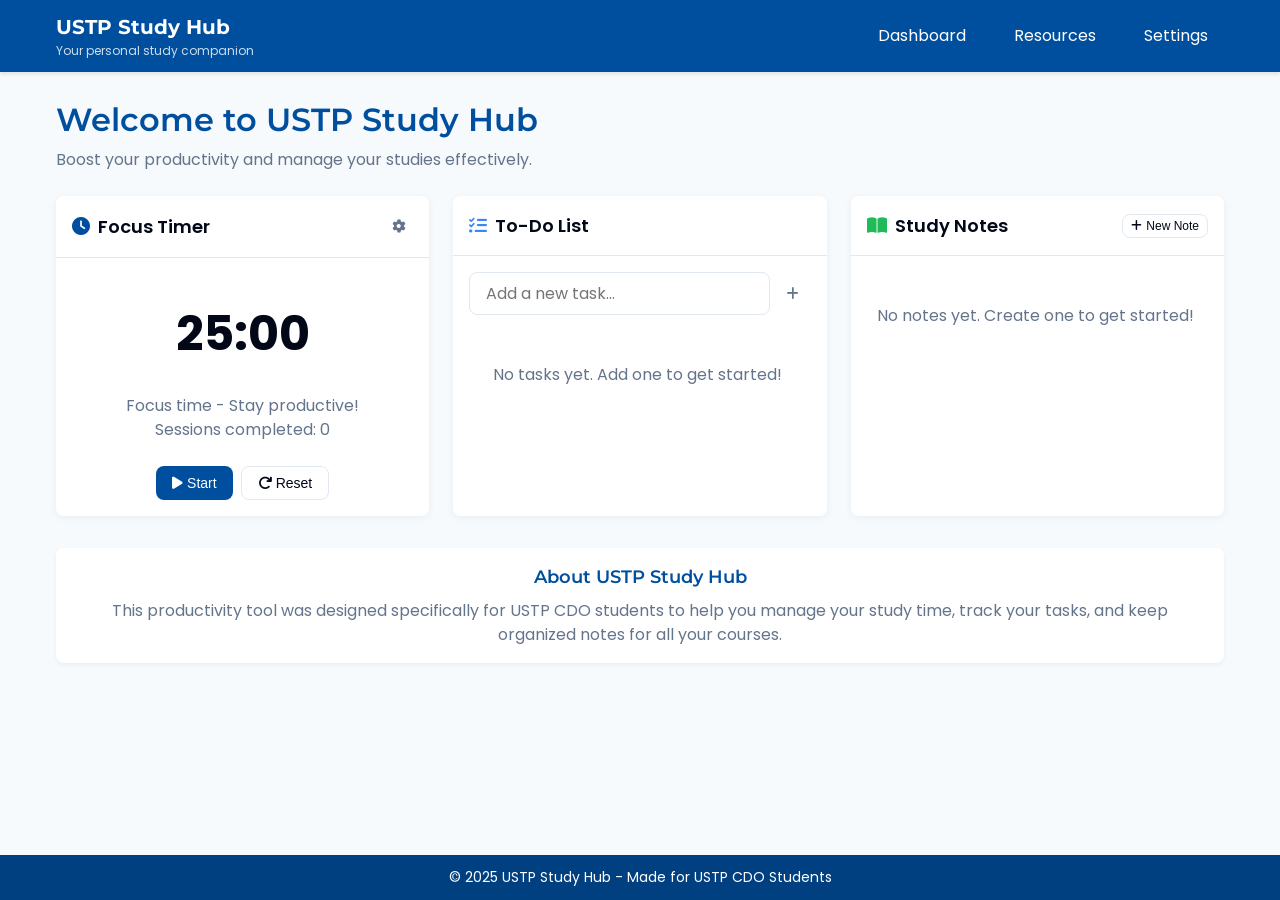
==== index.html @ 31b4221b "Initial Commit" ====
<!DOCTYPE html>
<html lang="en">
  <head>
    <meta charset="UTF-8" />
    <meta name="viewport" content="width=device-width, initial-scale=1.0" />
    <title>USTP Study Hub - Productivity App for USTP CDO Students</title>
    <meta name="description" content="A productivity tool for USTP CDO students featuring a Pomodoro timer, to-do lists, and study notes." />
    <meta name="author" content="USTP Study Hub" />
    <meta property="og:title" content="USTP Study Hub" />
    <meta property="og:description" content="A productivity tool for USTP CDO students featuring a Pomodoro timer, to-do lists, and study notes." />
    <meta property="og:type" content="website" />
    <meta property="og:image" content="https://lovable.dev/opengraph-image-p98pqg.png" />
    <meta name="twitter:card" content="summary_large_image" />
    <meta name="twitter:site" content="@ustp_hub" />
    <meta name="twitter:image" content="https://lovable.dev/opengraph-image-p98pqg.png" />
    <link rel="icon" href="/favicon.ico" />
    <link href="https://fonts.googleapis.com/css2?family=Poppins:wght@300;400;500;600;700&family=Montserrat:wght@400;500;600;700&display=swap" rel="stylesheet">
    <link rel="stylesheet" href="/src/css/styles.css">
    <link rel="stylesheet" href="https://cdnjs.cloudflare.com/ajax/libs/font-awesome/6.4.0/css/all.min.css">
  </head>

  <body>
    <div class="wrapper">
      <header class="header">
        <div class="container header-container">
          <div class="logo-container">
            <button id="menu-toggle" class="menu-button">
              <i class="fas fa-bars"></i>
            </button>
            <div>
              <h1 class="logo">USTP Study Hub</h1>
              <p class="tagline">Your personal study companion</p>
            </div>
          </div>
          <nav class="main-nav">
            <ul>
              <li><a href="#" class="nav-link">Dashboard</a></li>
              <li><a href="#" class="nav-link">Resources</a></li>
              <li><a href="#" class="nav-link">Settings</a></li>
            </ul>
          </nav>
        </div>
      </header>

      <!-- Mobile Sidebar -->
      <div id="mobile-sidebar" class="mobile-sidebar">
        <div class="sidebar-header">
          <h2>Menu</h2>
          <button id="sidebar-close" class="close-button">
            <i class="fas fa-times"></i>
          </button>
        </div>
        <nav class="sidebar-nav">
          <ul>
            <li><a href="#">Dashboard</a></li>
            <li><a href="#">Resources</a></li>
            <li><a href="#">Settings</a></li>
          </ul>
        </nav>
      </div>
      <div id="backdrop" class="backdrop"></div>

      <!-- Main Content -->
      <main class="main-content">
        <div class="container">
          <div class="welcome-section">
            <h1>Welcome to USTP Study Hub</h1>
            <p>Boost your productivity and manage your studies effectively.</p>
          </div>
          
          <div class="grid-container">
            <!-- Pomodoro Timer Section -->
            <div class="grid-item">
              <div class="card timer-card">
                <div class="card-header">
                  <div class="card-title">
                    <i class="fas fa-clock"></i>
                    <span id="timer-title">Focus Timer</span>
                  </div>
                  <button id="timer-settings-btn" class="icon-button">
                    <i class="fas fa-cog"></i>
                  </button>
                </div>
                <div class="card-content">
                  <div id="timer-display" class="timer-display">
                    <div class="time">25:00</div>
                    <div class="timer-info">
                      <span>Focus time - Stay productive!</span>
                      <div>Sessions completed: <span id="session-count">0</span></div>
                    </div>
                    <div class="timer-controls">
                      <button id="timer-start" class="btn btn-primary">
                        <i class="fas fa-play"></i> Start
                      </button>
                      <button id="timer-reset" class="btn btn-outline">
                        <i class="fas fa-redo"></i> Reset
                      </button>
                    </div>
                  </div>
                  
                  <div id="timer-settings" class="timer-settings hidden">
                    <div class="setting-group">
                      <label>Focus Time (minutes)</label>
                      <div class="slider-container">
                        <input type="range" id="focus-slider" min="5" max="60" step="5" value="25">
                        <span id="focus-value">25</span>
                      </div>
                    </div>
                    
                    <div class="setting-group">
                      <label>Break Time (minutes)</label>
                      <div class="slider-container">
                        <input type="range" id="break-slider" min="1" max="30" step="1" value="5">
                        <span id="break-value">5</span>
                      </div>
                    </div>
                    
                    <button id="apply-settings" class="btn btn-full">
                      Apply Settings
                    </button>
                  </div>
                </div>
              </div>
            </div>
            
            <!-- Todo List Section -->
            <div class="grid-item">
              <div class="card todo-card">
                <div class="card-header">
                  <div class="card-title">
                    <i class="fas fa-list-check"></i>
                    <span>To-Do List</span>
                  </div>
                </div>
                <div class="card-content">
                  <div class="input-group">
                    <input type="text" id="todo-input" placeholder="Add a new task..." class="input">
                    <button id="add-todo" class="btn btn-outline icon-button">
                      <i class="fas fa-plus"></i>
                    </button>
                  </div>
                  
                  <div id="todo-list" class="todo-list-container">
                    <!-- Tasks will be added here dynamically -->
                    <div class="empty-state">
                      <p>No tasks yet. Add one to get started!</p>
                    </div>
                  </div>
                  
                  <div id="todo-stats" class="todo-stats hidden">
                    <span>0 of 0 tasks completed</span>
                  </div>
                </div>
              </div>
            </div>
            
            <!-- Notes Section -->
            <div class="grid-item">
              <div class="card notes-card">
                <div class="card-header">
                  <div class="card-title">
                    <i class="fas fa-book-open"></i>
                    <span>Study Notes</span>
                  </div>
                  <button id="new-note-btn" class="btn btn-outline btn-sm">
                    <i class="fas fa-plus"></i> New Note
                  </button>
                </div>
                <div class="card-content">
                  <div id="notes-list" class="notes-list">
                    <!-- Notes will be added here dynamically -->
                    <div class="empty-state">
                      <p>No notes yet. Create one to get started!</p>
                    </div>
                  </div>
                  
                  <div id="note-editor" class="note-editor hidden">
                    <input type="text" id="note-title" class="input" placeholder="Note title">
                    <textarea id="note-content" class="textarea" placeholder="Write your note here..."></textarea>
                    <div class="editor-controls">
                      <button id="cancel-note" class="btn btn-outline">
                        <i class="fas fa-times"></i> Cancel
                      </button>
                      <button id="save-note" class="btn btn-accent">
                        <i class="fas fa-save"></i> Save
                      </button>
                    </div>
                  </div>
                </div>
              </div>
            </div>
          </div>
          
          <div class="about-section">
            <h2>About USTP Study Hub</h2>
            <p>
              This productivity tool was designed specifically for USTP CDO students to help you manage your study time, 
              track your tasks, and keep organized notes for all your courses.
            </p>
          </div>
        </div>
      </main>

      <!-- Footer -->
      <footer class="footer">
        <p>&copy; 2025 USTP Study Hub - Made for USTP CDO Students</p>
      </footer>
    </div>

    <!-- Toast container for notifications -->
    <div id="toast-container" class="toast-container"></div>

    <!-- Script Import -->
    <script src="/src/js/main.js"></script>
    <script src="/src/js/pomodoro.js"></script>
    <script src="/src/js/todo.js"></script>
    <script src="/src/js/notes.js"></script>
    <script src="https://cdn.gpteng.co/gptengineer.js" type="module"></script>
  </body>
</html>
---- src/css/styles.css ----
:root {
    /* Colors */
    --background: hsl(210, 50%, 98%);
    --foreground: hsl(222.2, 84%, 4.9%);
    --card: hsl(0, 0%, 100%);
    --card-foreground: hsl(222.2, 84%, 4.9%);
    --popover: hsl(0, 0%, 100%);
    --popover-foreground: hsl(222.2, 84%, 4.9%);
    --primary: hsl(210, 100%, 31%);
    --primary-foreground: hsl(210, 40%, 98%);
    --secondary: hsl(217, 90%, 60%);
    --secondary-foreground: hsl(210, 40%, 98%);
    --muted: hsl(210, 40%, 96.1%);
    --muted-foreground: hsl(215.4, 16.3%, 46.9%);
    --accent: hsl(142, 70%, 43%);
    --accent-foreground: hsl(210, 40%, 98%);
    --destructive: hsl(0, 84.2%, 60.2%);
    --destructive-foreground: hsl(210, 40%, 98%);
    --border: hsl(214.3, 31.8%, 91.4%);
    --input: hsl(214.3, 31.8%, 91.4%);
    --ring: hsl(222.2, 84%, 4.9%);
    --radius: 0.5rem;
    --ustp-primary: hsl(210, 100%, 31%);
    --ustp-dark: hsl(210, 100%, 25%);
    --ustp-secondary: hsl(217, 90%, 60%);
    --ustp-light: hsl(210, 50%, 98%);
    --ustp-accent: hsl(142, 70%, 43%);
  }
  
  * {
    margin: 0;
    padding: 0;
    box-sizing: border-box;
  }
  
  body {
    font-family: 'Poppins', sans-serif;
    color: var(--foreground);
    background-color: var(--background);
    line-height: 1.5;
  }
  
  h1, h2, h3, h4, h5, h6 {
    font-family: 'Montserrat', sans-serif;
    font-weight: 600;
  }
  
  .wrapper {
    min-height: 100vh;
    display: flex;
    flex-direction: column;
  }
  
  .container {
    width: 100%;
    max-width: 1200px;
    margin: 0 auto;
    padding: 0 1rem;
  }
  
  /* Header */
  .header {
    background-color: var(--ustp-primary);
    color: white;
    box-shadow: 0 2px 4px rgba(0,0,0,0.1);
    position: relative;
    z-index: 10;
  }
  
  .header-container {
    display: flex;
    justify-content: space-between;
    align-items: center;
    padding: 0.75rem 1rem;
  }
  
  .logo-container {
    display: flex;
    align-items: center;
    gap: 0.5rem;
  }
  
  .logo {
    font-size: 1.25rem;
    font-weight: bold;
    margin: 0;
  }
  
  .tagline {
    font-size: 0.75rem;
    color: rgba(255, 255, 255, 0.8);
  }
  
  .menu-button {
    display: none;
    background: none;
    border: none;
    color: white;
    font-size: 1rem;
    cursor: pointer;
    padding: 0.5rem;
  }
  
  .main-nav ul {
    display: flex;
    gap: 1rem;
    list-style: none;
  }
  
  .nav-link {
    color: white;
    text-decoration: none;
    padding: 0.5rem 1rem;
    border-radius: var(--radius);
    transition: background-color 0.2s;
  }
  
  .nav-link:hover {
    background-color: rgba(255, 255, 255, 0.1);
  }
  
  /* Mobile Sidebar */
  .mobile-sidebar {
    position: fixed;
    top: 0;
    left: -100%;
    width: 16rem;
    height: 100%;
    background-color: white;
    box-shadow: 0 0 10px rgba(0, 0, 0, 0.1);
    z-index: 50;
    transition: transform 0.3s ease;
  }
  
  .mobile-sidebar.open {
    transform: translateX(100%);
  }
  
  .sidebar-header {
    padding: 1rem;
    display: flex;
    justify-content: space-between;
    align-items: center;
    border-bottom: 1px solid var(--border);
  }
  
  .sidebar-nav ul {
    list-style: none;
    padding: 1rem;
  }
  
  .sidebar-nav li {
    margin-bottom: 0.5rem;
  }
  
  .sidebar-nav a {
    display: block;
    text-decoration: none;
    color: var(--foreground);
    padding: 0.75rem 1rem;
    border-radius: var(--radius);
    transition: background-color 0.2s;
  }
  
  .sidebar-nav a:hover {
    background-color: var(--muted);
  }
  
  .backdrop {
    position: fixed;
    top: 0;
    left: 0;
    right: 0;
    bottom: 0;
    background-color: rgba(0, 0, 0, 0.5);
    z-index: 40;
    opacity: 0;
    pointer-events: none;
    transition: opacity 0.3s ease;
  }
  
  .backdrop.visible {
    opacity: 1;
    pointer-events: all;
  }
  
  .close-button {
    background: none;
    border: none;
    font-size: 1rem;
    cursor: pointer;
    color: var(--foreground);
    padding: 0.25rem;
  }
  
  /* Main Content */
  .main-content {
    flex: 1;
    padding: 1.5rem 0;
    background-color: var(--ustp-light);
  }
  
  .welcome-section {
    margin-bottom: 1.5rem;
  }
  
  .welcome-section h1 {
    font-size: 1.75rem;
    color: var(--ustp-primary);
    margin-bottom: 0.25rem;
  }
  
  .welcome-section p {
    color: var(--muted-foreground);
  }
  
  .grid-container {
    display: grid;
    grid-template-columns: 1fr;
    gap: 1.5rem;
    margin-bottom: 2rem;
  }
  
  /* Card Styles */
  .card {
    background-color: white;
    border-radius: var(--radius);
    box-shadow: 0 2px 8px rgba(0, 0, 0, 0.05);
    transition: box-shadow 0.3s;
    height: 100%;
    display: flex;
    flex-direction: column;
  }
  
  .card:hover {
    box-shadow: 0 4px 12px rgba(0, 0, 0, 0.1);
  }
  
  .card-header {
    padding: 1rem;
    border-bottom: 1px solid var(--border);
    display: flex;
    justify-content: space-between;
    align-items: center;
  }
  
  .card-title {
    display: flex;
    align-items: center;
    font-weight: 600;
    font-size: 1.125rem;
  }
  
  .card-title i {
    margin-right: 0.5rem;
  }
  
  .card-content {
    padding: 1rem;
    flex: 1;
  }
  
  .timer-card .card-title i {
    color: var(--ustp-primary);
  }
  
  .todo-card .card-title i {
    color: var(--ustp-secondary);
  }
  
  .notes-card .card-title i {
    color: var(--ustp-accent);
  }
  
  /* Timer Styles */
  .timer-display {
    text-align: center;
  }
  
  .time {
    font-size: 3rem;
    font-weight: bold;
    margin: 1.5rem 0;
  }
  
  .timer-info {
    color: var(--muted-foreground);
    margin-bottom: 1.5rem;
  }
  
  .timer-controls {
    display: flex;
    justify-content: center;
    gap: 0.5rem;
  }
  
  .timer-settings {
    margin-top: 1rem;
  }
  
  .setting-group {
    margin-bottom: 1.5rem;
  }
  
  .setting-group label {
    display: block;
    font-size: 0.875rem;
    font-weight: 500;
    margin-bottom: 0.5rem;
  }
  
  .slider-container {
    display: flex;
    align-items: center;
    gap: 1rem;
  }
  
  .slider-container input {
    flex: 1;
  }
  
  .slider-container span {
    width: 2rem;
    text-align: center;
  }
  
  /* Todo List Styles */
  .input-group {
    display: flex;
    gap: 0.5rem;
    margin-bottom: 1rem;
  }
  
  .todo-list-container {
    max-height: 300px;
    overflow-y: auto;
    padding-right: 0.25rem;
  }
  
  .todo-item {
    display: flex;
    align-items: center;
    justify-content: space-between;
    padding: 0.75rem;
    border: 1px solid var(--border);
    border-radius: var(--radius);
    margin-bottom: 0.5rem;
  }
  
  .todo-item.completed {
    background-color: rgba(241, 240, 251, 0.5);
    border-style: dashed;
  }
  
  .todo-checkbox-label {
    display: flex;
    align-items: center;
    flex: 1;
    gap: 0.75rem;
    cursor: pointer;
  }
  
  .todo-checkbox {
    appearance: none;
    width: 1rem;
    height: 1rem;
    border: 1px solid var(--border);
    border-radius: 0.25rem;
    cursor: pointer;
    position: relative;
  }
  
  .todo-checkbox:checked {
    background-color: var(--ustp-primary);
    border-color: var(--ustp-primary);
  }
  
  .todo-checkbox:checked::after {
    content: '✓';
    color: white;
    font-size: 0.75rem;
    position: absolute;
    top: 50%;
    left: 50%;
    transform: translate(-50%, -50%);
  }
  
  .todo-text {
    font-size: 0.875rem;
  }
  
  .todo-item.completed .todo-text {
    text-decoration: line-through;
    color: var(--muted-foreground);
  }
  
  .todo-stats {
    margin-top: 1rem;
    text-align: right;
    font-size: 0.75rem;
    color: var(--muted-foreground);
  }
  
  /* Notes Styles */
  .notes-list {
    max-height: 300px;
    overflow-y: auto;
    padding-right: 0.25rem;
  }
  
  .note-item {
    padding: 0.75rem;
    border: 1px solid var(--border);
    border-radius: var(--radius);
    margin-bottom: 0.75rem;
    transition: background-color 0.2s;
  }
  
  .note-item:hover {
    background-color: rgba(241, 240, 251, 0.3);
  }
  
  .note-header {
    display: flex;
    justify-content: space-between;
    align-items: center;
    margin-bottom: 0.25rem;
  }
  
  .note-title {
    font-weight: 500;
  }
  
  .note-actions {
    display: flex;
    gap: 0.25rem;
  }
  
  .note-content {
    font-size: 0.875rem;
    color: var(--muted-foreground);
    margin-bottom: 0.5rem;
    display: -webkit-box;
    -webkit-line-clamp: 2;
    -webkit-box-orient: vertical;
    overflow: hidden;
  }
  
  .note-timestamp {
    font-size: 0.75rem;
    color: var(--muted-foreground);
  }
  
  .note-editor {
    display: flex;
    flex-direction: column;
    gap: 1rem;
  }
  
  .textarea {
    min-height: 200px;
    resize: none;
  }
  
  .editor-controls {
    display: flex;
    justify-content: flex-end;
    gap: 0.5rem;
  }
  
  /* Form Elements */
  .input, .textarea {
    width: 100%;
    padding: 0.5rem 1rem;
    border: 1px solid var(--border);
    border-radius: var(--radius);
    background-color: white;
    font-family: inherit;
    font-size: 1rem;
  }
  
  .input:focus, .textarea:focus {
    outline: 2px solid var(--ring);
    outline-offset: -2px;
  }
  
  /* Buttons */
  .btn {
    padding: 0.5rem 1rem;
    border-radius: var(--radius);
    font-weight: 500;
    font-size: 0.875rem;
    cursor: pointer;
    display: inline-flex;
    align-items: center;
    justify-content: center;
    transition: 0.2s;
    border: none;
  }
  
  .btn i {
    margin-right: 0.25rem;
  }
  
  .btn-sm {
    padding: 0.25rem 0.5rem;
    font-size: 0.75rem;
  }
  
  .btn-primary {
    background-color: var(--ustp-primary);
    color: white;
  }
  
  .btn-primary:hover {
    background-color: var(--ustp-dark);
  }
  
  .btn-accent {
    background-color: var(--ustp-accent);
    color: white;
  }
  
  .btn-accent:hover {
    opacity: 0.9;
  }
  
  .btn-outline {
    background-color: transparent;
    border: 1px solid var(--border);
    color: var(--foreground);
  }
  
  .btn-outline:hover {
    background-color: var(--muted);
  }
  
  .btn-full {
    width: 100%;
  }
  
  .icon-button {
    padding: 0.5rem;
    border-radius: var(--radius);
    background-color: transparent;
    border: none;
    cursor: pointer;
    color: var(--muted-foreground);
    display: inline-flex;
    align-items: center;
    justify-content: center;
  }
  
  .icon-button:hover {
    color: var(--foreground);
    background-color: var(--muted);
  }
  
  /* Toast Notifications */
  .toast-container {
    position: fixed;
    bottom: 1rem;
    right: 1rem;
    z-index: 999;
    display: flex;
    flex-direction: column;
    gap: 0.5rem;
  }
  
  .toast {
    padding: 0.75rem 1rem;
    background-color: white;
    border-radius: var(--radius);
    box-shadow: 0 2px 10px rgba(0, 0, 0, 0.1);
    animation: toast-in 0.3s ease forwards;
    display: flex;
    align-items: center;
  }
  
  .toast.success {
    border-left: 4px solid var(--ustp-accent);
  }
  
  .toast.error {
    border-left: 4px solid var(--destructive);
  }
  
  @keyframes toast-in {
    from {
      transform: translateY(100%);
      opacity: 0;
    }
    to {
      transform: translateY(0);
      opacity: 1;
    }
  }
  
  /* About Section */
  .about-section {
    background-color: white;
    border-radius: var(--radius);
    padding: 1rem;
    box-shadow: 0 2px 4px rgba(0, 0, 0, 0.05);
    text-align: center;
    margin-top: 2rem;
  }
  
  .about-section h2 {
    font-size: 1.125rem;
    color: var(--ustp-primary);
    margin-bottom: 0.5rem;
  }
  
  .about-section p {
    color: var(--muted-foreground);
  }
  
  /* Footer */
  .footer {
    background-color: var(--ustp-dark);
    color: white;
    text-align: center;
    padding: 0.75rem 0;
    font-size: 0.875rem;
  }
  
  /* Utility Classes */
  .hidden {
    display: none !important;
  }
  
  .empty-state {
    text-align: center;
    padding: 2rem 0;
    color: var(--muted-foreground);
  }
  
  /* Responsive */
  @media (min-width: 768px) {
    .grid-container {
      grid-template-columns: repeat(2, 1fr);
    }
    
    .welcome-section h1 {
      font-size: 2rem;
    }
  }
  
  @media (min-width: 1024px) {
    .grid-container {
      grid-template-columns: repeat(3, 1fr);
    }
  }
  
  @media (max-width: 767px) {
    .menu-button {
      display: block;
    }
    
    .main-nav {
      display: none;
    }
  }
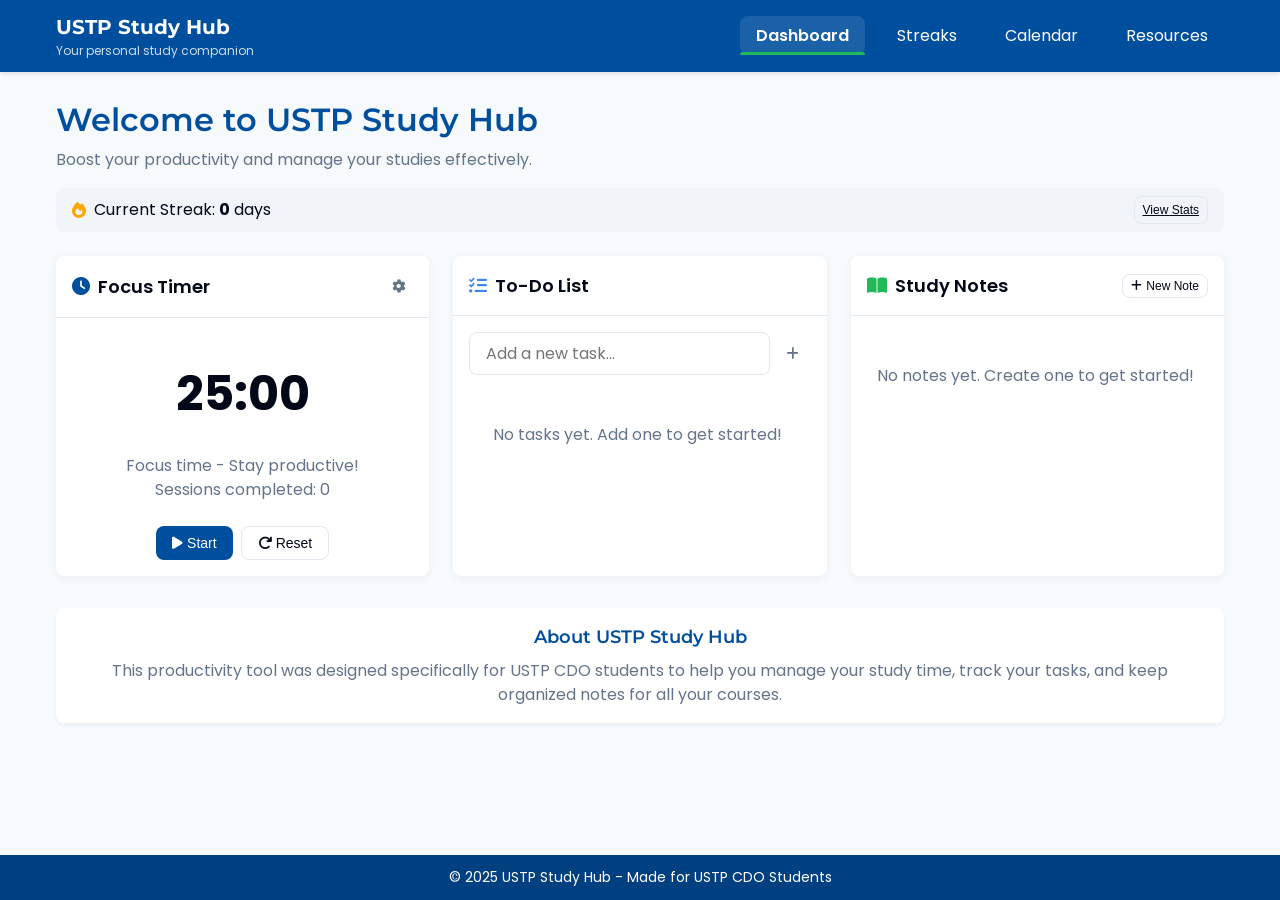
==== commit 546ebca5: "Update v1.1" ====
--- a/index.html
+++ b/index.html
@@ -21,6 +21,7 @@
 
   <body>
     <div class="wrapper">
+      <!-- Header -->
       <header class="header">
         <div class="container header-container">
           <div class="logo-container">
@@ -34,9 +35,10 @@
           </div>
           <nav class="main-nav">
             <ul>
-              <li><a href="#" class="nav-link">Dashboard</a></li>
+              <li><a href="index.html" class="nav-link active">Dashboard</a></li>
+              <li><a href="/src/pages/streak.html" class="nav-link">Streaks</a></li>
+              <li><a href="/src/pages/calendar.html" class="nav-link">Calendar</a></li>
               <li><a href="#" class="nav-link">Resources</a></li>
-              <li><a href="#" class="nav-link">Settings</a></li>
             </ul>
           </nav>
         </div>
@@ -52,9 +54,10 @@
         </div>
         <nav class="sidebar-nav">
           <ul>
-            <li><a href="#">Dashboard</a></li>
+            <li><a href="index.html">Dashboard</a></li>
+            <li><a href="/src/pages/streak.html">Streaks</a></li>
+            <li><a href="/src/pages/calendar.html">Calendar</a></li>
             <li><a href="#">Resources</a></li>
-            <li><a href="#">Settings</a></li>
           </ul>
         </nav>
       </div>
@@ -66,6 +69,15 @@
           <div class="welcome-section">
             <h1>Welcome to USTP Study Hub</h1>
             <p>Boost your productivity and manage your studies effectively.</p>
+            
+            <!-- Streak Stats Mini Banner -->
+            <div class="streak-mini-banner">
+              <div class="streak-mini-info">
+                <i class="fas fa-fire"></i>
+                <span>Current Streak: <strong id="streak-count">0</strong> days</span>
+              </div>
+              <a href="streak.html" class="btn btn-sm btn-outline">View Stats</a>
+            </div>
           </div>
           
           <div class="grid-container">
@@ -215,6 +227,6 @@
     <script src="/src/js/pomodoro.js"></script>
     <script src="/src/js/todo.js"></script>
     <script src="/src/js/notes.js"></script>
-    <script src="https://cdn.gpteng.co/gptengineer.js" type="module"></script>
+    <script src="/src/js/streak.js"></script>
   </body>
 </html>
--- a/src/css/styles.css
+++ b/src/css/styles.css
@@ -1,664 +1,1136 @@
 :root {
-    /* Colors */
-    --background: hsl(210, 50%, 98%);
-    --foreground: hsl(222.2, 84%, 4.9%);
-    --card: hsl(0, 0%, 100%);
-    --card-foreground: hsl(222.2, 84%, 4.9%);
-    --popover: hsl(0, 0%, 100%);
-    --popover-foreground: hsl(222.2, 84%, 4.9%);
-    --primary: hsl(210, 100%, 31%);
-    --primary-foreground: hsl(210, 40%, 98%);
-    --secondary: hsl(217, 90%, 60%);
-    --secondary-foreground: hsl(210, 40%, 98%);
-    --muted: hsl(210, 40%, 96.1%);
-    --muted-foreground: hsl(215.4, 16.3%, 46.9%);
-    --accent: hsl(142, 70%, 43%);
-    --accent-foreground: hsl(210, 40%, 98%);
-    --destructive: hsl(0, 84.2%, 60.2%);
-    --destructive-foreground: hsl(210, 40%, 98%);
-    --border: hsl(214.3, 31.8%, 91.4%);
-    --input: hsl(214.3, 31.8%, 91.4%);
-    --ring: hsl(222.2, 84%, 4.9%);
-    --radius: 0.5rem;
-    --ustp-primary: hsl(210, 100%, 31%);
-    --ustp-dark: hsl(210, 100%, 25%);
-    --ustp-secondary: hsl(217, 90%, 60%);
-    --ustp-light: hsl(210, 50%, 98%);
-    --ustp-accent: hsl(142, 70%, 43%);
-  }
+  /* Colors */
+  --background: hsl(210, 50%, 98%);
+  --foreground: hsl(222.2, 84%, 4.9%);
+  --card: hsl(0, 0%, 100%);
+  --card-foreground: hsl(222.2, 84%, 4.9%);
+  --popover: hsl(0, 0%, 100%);
+  --popover-foreground: hsl(222.2, 84%, 4.9%);
+  --primary: hsl(210, 100%, 31%);
+  --primary-foreground: hsl(210, 40%, 98%);
+  --secondary: hsl(217, 90%, 60%);
+  --secondary-foreground: hsl(210, 40%, 98%);
+  --muted: hsl(210, 40%, 96.1%);
+  --muted-foreground: hsl(215.4, 16.3%, 46.9%);
+  --accent: hsl(142, 70%, 43%);
+  --accent-foreground: hsl(210, 40%, 98%);
+  --destructive: hsl(0, 84.2%, 60.2%);
+  --destructive-foreground: hsl(210, 40%, 98%);
+  --border: hsl(214.3, 31.8%, 91.4%);
+  --input: hsl(214.3, 31.8%, 91.4%);
+  --ring: hsl(222.2, 84%, 4.9%);
+  --radius: 0.5rem;
+  --ustp-primary: hsl(210, 100%, 31%);
+  --ustp-dark: hsl(210, 100%, 25%);
+  --ustp-secondary: hsl(217, 90%, 60%);
+  --ustp-light: hsl(210, 50%, 98%);
+  --ustp-accent: hsl(142, 70%, 43%);
   
-  * {
-    margin: 0;
-    padding: 0;
-    box-sizing: border-box;
-  }
-  
-  body {
-    font-family: 'Poppins', sans-serif;
-    color: var(--foreground);
-    background-color: var(--background);
-    line-height: 1.5;
-  }
-  
-  h1, h2, h3, h4, h5, h6 {
-    font-family: 'Montserrat', sans-serif;
-    font-weight: 600;
-  }
-  
-  .wrapper {
-    min-height: 100vh;
-    display: flex;
-    flex-direction: column;
-  }
-  
-  .container {
-    width: 100%;
-    max-width: 1200px;
-    margin: 0 auto;
-    padding: 0 1rem;
-  }
-  
-  /* Header */
-  .header {
-    background-color: var(--ustp-primary);
-    color: white;
-    box-shadow: 0 2px 4px rgba(0,0,0,0.1);
-    position: relative;
-    z-index: 10;
-  }
-  
-  .header-container {
-    display: flex;
-    justify-content: space-between;
-    align-items: center;
-    padding: 0.75rem 1rem;
-  }
-  
-  .logo-container {
-    display: flex;
-    align-items: center;
-    gap: 0.5rem;
-  }
-  
-  .logo {
-    font-size: 1.25rem;
-    font-weight: bold;
-    margin: 0;
-  }
-  
-  .tagline {
-    font-size: 0.75rem;
-    color: rgba(255, 255, 255, 0.8);
-  }
-  
-  .menu-button {
-    display: none;
-    background: none;
-    border: none;
-    color: white;
-    font-size: 1rem;
-    cursor: pointer;
-    padding: 0.5rem;
-  }
-  
-  .main-nav ul {
-    display: flex;
-    gap: 1rem;
-    list-style: none;
-  }
-  
-  .nav-link {
-    color: white;
-    text-decoration: none;
-    padding: 0.5rem 1rem;
-    border-radius: var(--radius);
-    transition: background-color 0.2s;
-  }
-  
-  .nav-link:hover {
-    background-color: rgba(255, 255, 255, 0.1);
-  }
-  
-  /* Mobile Sidebar */
-  .mobile-sidebar {
-    position: fixed;
-    top: 0;
-    left: -100%;
-    width: 16rem;
-    height: 100%;
-    background-color: white;
-    box-shadow: 0 0 10px rgba(0, 0, 0, 0.1);
-    z-index: 50;
-    transition: transform 0.3s ease;
-  }
-  
-  .mobile-sidebar.open {
-    transform: translateX(100%);
-  }
-  
-  .sidebar-header {
-    padding: 1rem;
-    display: flex;
-    justify-content: space-between;
-    align-items: center;
-    border-bottom: 1px solid var(--border);
-  }
-  
-  .sidebar-nav ul {
-    list-style: none;
-    padding: 1rem;
-  }
-  
-  .sidebar-nav li {
-    margin-bottom: 0.5rem;
-  }
-  
-  .sidebar-nav a {
-    display: block;
-    text-decoration: none;
-    color: var(--foreground);
-    padding: 0.75rem 1rem;
-    border-radius: var(--radius);
-    transition: background-color 0.2s;
-  }
-  
-  .sidebar-nav a:hover {
-    background-color: var(--muted);
-  }
-  
-  .backdrop {
-    position: fixed;
-    top: 0;
-    left: 0;
-    right: 0;
-    bottom: 0;
-    background-color: rgba(0, 0, 0, 0.5);
-    z-index: 40;
+  /* Event colors */
+  --event-assignment: hsl(217, 90%, 60%);
+  --event-exam: hsl(0, 84.2%, 60.2%);
+  --event-meeting: hsl(142, 70%, 43%);
+  --event-reminder: hsl(38, 92%, 65%);
+}
+
+* {
+  margin: 0;
+  padding: 0;
+  box-sizing: border-box;
+}
+
+body {
+  font-family: 'Poppins', sans-serif;
+  color: var(--foreground);
+  background-color: var(--background);
+  line-height: 1.5;
+}
+
+h1, h2, h3, h4, h5, h6 {
+  font-family: 'Montserrat', sans-serif;
+  font-weight: 600;
+}
+
+.wrapper {
+  min-height: 100vh;
+  display: flex;
+  flex-direction: column;
+}
+
+.container {
+  width: 100%;
+  max-width: 1200px;
+  margin: 0 auto;
+  padding: 0 1rem;
+}
+
+/* Header */
+.header {
+  background-color: var(--ustp-primary);
+  color: white;
+  box-shadow: 0 2px 4px rgba(0,0,0,0.1);
+  position: relative;
+  z-index: 10;
+}
+
+.header-container {
+  display: flex;
+  justify-content: space-between;
+  align-items: center;
+  padding: 0.75rem 1rem;
+}
+
+.logo-container {
+  display: flex;
+  align-items: center;
+  gap: 0.5rem;
+}
+
+.logo {
+  font-size: 1.25rem;
+  font-weight: bold;
+  margin: 0;
+}
+
+.tagline {
+  font-size: 0.75rem;
+  color: rgba(255, 255, 255, 0.8);
+}
+
+.menu-button {
+  display: none;
+  background: none;
+  border: none;
+  color: white;
+  font-size: 1rem;
+  cursor: pointer;
+  padding: 0.5rem;
+}
+
+.main-nav ul {
+  display: flex;
+  gap: 1rem;
+  list-style: none;
+}
+
+.nav-link {
+  color: white;
+  text-decoration: none;
+  padding: 0.5rem 1rem;
+  border-radius: var(--radius);
+  transition: background-color 0.2s;
+}
+
+.nav-link:hover, .nav-link.active {
+  background-color: rgba(255, 255, 255, 0.1);
+}
+
+.nav-link.active {
+  font-weight: 600;
+  position: relative;
+}
+
+.nav-link.active::after {
+  content: '';
+  position: absolute;
+  bottom: 0;
+  left: 0;
+  right: 0;
+  height: 3px;
+  background-color: var(--ustp-accent);
+  border-radius: 3px 3px 0 0;
+}
+
+/* Mobile Sidebar */
+.mobile-sidebar {
+  position: fixed;
+  top: 0;
+  left: -100%;
+  width: 16rem;
+  height: 100%;
+  background-color: white;
+  box-shadow: 0 0 10px rgba(0, 0, 0, 0.1);
+  z-index: 50;
+  transition: transform 0.3s ease;
+}
+
+.mobile-sidebar.open {
+  transform: translateX(100%);
+}
+
+.sidebar-header {
+  padding: 1rem;
+  display: flex;
+  justify-content: space-between;
+  align-items: center;
+  border-bottom: 1px solid var(--border);
+}
+
+.sidebar-nav ul {
+  list-style: none;
+  padding: 1rem;
+}
+
+.sidebar-nav li {
+  margin-bottom: 0.5rem;
+}
+
+.sidebar-nav a {
+  display: block;
+  text-decoration: none;
+  color: var(--foreground);
+  padding: 0.75rem 1rem;
+  border-radius: var(--radius);
+  transition: background-color 0.2s;
+}
+
+.sidebar-nav a:hover {
+  background-color: var(--muted);
+}
+
+.backdrop {
+  position: fixed;
+  top: 0;
+  left: 0;
+  right: 0;
+  bottom: 0;
+  background-color: rgba(0, 0, 0, 0.5);
+  z-index: 40;
+  opacity: 0;
+  pointer-events: none;
+  transition: opacity 0.3s ease;
+}
+
+.backdrop.visible {
+  opacity: 1;
+  pointer-events: all;
+}
+
+.close-button {
+  background: none;
+  border: none;
+  font-size: 1rem;
+  cursor: pointer;
+  color: var(--foreground);
+  padding: 0.25rem;
+}
+
+/* Main Content */
+.main-content {
+  flex: 1;
+  padding: 1.5rem 0;
+  background-color: var(--ustp-light);
+}
+
+.welcome-section {
+  margin-bottom: 1.5rem;
+}
+
+.welcome-section h1 {
+  font-size: 1.75rem;
+  color: var(--ustp-primary);
+  margin-bottom: 0.25rem;
+}
+
+.welcome-section p {
+  color: var(--muted-foreground);
+}
+
+/* Streak Mini Banner */
+.streak-mini-banner {
+  display: flex;
+  justify-content: space-between;
+  align-items: center;
+  background-color: var(--muted);
+  border-radius: var(--radius);
+  padding: 0.5rem 1rem;
+  margin-top: 1rem;
+}
+
+.streak-mini-info {
+  display: flex;
+  align-items: center;
+  gap: 0.5rem;
+}
+
+.streak-mini-info i {
+  color: orange;
+}
+
+.grid-container {
+  display: grid;
+  grid-template-columns: 1fr;
+  gap: 1.5rem;
+  margin-bottom: 2rem;
+}
+
+/* Card Styles */
+.card {
+  background-color: white;
+  border-radius: var(--radius);
+  box-shadow: 0 2px 8px rgba(0, 0, 0, 0.05);
+  transition: box-shadow 0.3s;
+  height: 100%;
+  display: flex;
+  flex-direction: column;
+}
+
+.card:hover {
+  box-shadow: 0 4px 12px rgba(0, 0, 0, 0.1);
+}
+
+.card-header {
+  padding: 1rem;
+  border-bottom: 1px solid var(--border);
+  display: flex;
+  justify-content: space-between;
+  align-items: center;
+}
+
+.card-title {
+  display: flex;
+  align-items: center;
+  font-weight: 600;
+  font-size: 1.125rem;
+}
+
+.card-title i {
+  margin-right: 0.5rem;
+}
+
+.card-content {
+  padding: 1rem;
+  flex: 1;
+}
+
+.timer-card .card-title i {
+  color: var(--ustp-primary);
+}
+
+.todo-card .card-title i {
+  color: var(--ustp-secondary);
+}
+
+.notes-card .card-title i {
+  color: var(--ustp-accent);
+}
+
+/* Timer Styles */
+.timer-display {
+  text-align: center;
+}
+
+.time {
+  font-size: 3rem;
+  font-weight: bold;
+  margin: 1.5rem 0;
+}
+
+.timer-info {
+  color: var(--muted-foreground);
+  margin-bottom: 1.5rem;
+}
+
+.timer-controls {
+  display: flex;
+  justify-content: center;
+  gap: 0.5rem;
+}
+
+.timer-settings {
+  margin-top: 1rem;
+}
+
+.setting-group {
+  margin-bottom: 1.5rem;
+}
+
+.setting-group label {
+  display: block;
+  font-size: 0.875rem;
+  font-weight: 500;
+  margin-bottom: 0.5rem;
+}
+
+.slider-container {
+  display: flex;
+  align-items: center;
+  gap: 1rem;
+}
+
+.slider-container input {
+  flex: 1;
+}
+
+.slider-container span {
+  width: 2rem;
+  text-align: center;
+}
+
+/* Todo List Styles */
+.input-group {
+  display: flex;
+  gap: 0.5rem;
+  margin-bottom: 1rem;
+}
+
+.todo-list-container {
+  max-height: 300px;
+  overflow-y: auto;
+  padding-right: 0.25rem;
+}
+
+.todo-item {
+  display: flex;
+  align-items: center;
+  justify-content: space-between;
+  padding: 0.75rem;
+  border: 1px solid var(--border);
+  border-radius: var(--radius);
+  margin-bottom: 0.5rem;
+}
+
+.todo-item.completed {
+  background-color: rgba(241, 240, 251, 0.5);
+  border-style: dashed;
+}
+
+.todo-checkbox-label {
+  display: flex;
+  align-items: center;
+  flex: 1;
+  gap: 0.75rem;
+  cursor: pointer;
+}
+
+.todo-checkbox {
+  appearance: none;
+  width: 1rem;
+  height: 1rem;
+  border: 1px solid var(--border);
+  border-radius: 0.25rem;
+  cursor: pointer;
+  position: relative;
+}
+
+.todo-checkbox:checked {
+  background-color: var(--ustp-primary);
+  border-color: var(--ustp-primary);
+}
+
+.todo-checkbox:checked::after {
+  content: '✓';
+  color: white;
+  font-size: 0.75rem;
+  position: absolute;
+  top: 50%;
+  left: 50%;
+  transform: translate(-50%, -50%);
+}
+
+.todo-text {
+  font-size: 0.875rem;
+}
+
+.todo-item.completed .todo-text {
+  text-decoration: line-through;
+  color: var(--muted-foreground);
+}
+
+.todo-stats {
+  margin-top: 1rem;
+  text-align: right;
+  font-size: 0.75rem;
+  color: var(--muted-foreground);
+}
+
+/* Notes Styles */
+.notes-list {
+  max-height: 300px;
+  overflow-y: auto;
+  padding-right: 0.25rem;
+}
+
+.note-item {
+  padding: 0.75rem;
+  border: 1px solid var(--border);
+  border-radius: var(--radius);
+  margin-bottom: 0.75rem;
+  transition: background-color 0.2s;
+}
+
+.note-item:hover {
+  background-color: rgba(241, 240, 251, 0.3);
+}
+
+.note-header {
+  display: flex;
+  justify-content: space-between;
+  align-items: center;
+  margin-bottom: 0.25rem;
+}
+
+.note-title {
+  font-weight: 500;
+}
+
+.note-actions {
+  display: flex;
+  gap: 0.25rem;
+}
+
+.note-content {
+  font-size: 0.875rem;
+  color: var(--muted-foreground);
+  margin-bottom: 0.5rem;
+  display: -webkit-box;
+  -webkit-line-clamp: 2;
+  -webkit-box-orient: vertical;
+  overflow: hidden;
+}
+
+.note-timestamp {
+  font-size: 0.75rem;
+  color: var(--muted-foreground);
+}
+
+.note-editor {
+  display: flex;
+  flex-direction: column;
+  gap: 1rem;
+}
+
+.textarea {
+  min-height: 200px;
+  resize: none;
+}
+
+.editor-controls {
+  display: flex;
+  justify-content: flex-end;
+  gap: 0.5rem;
+}
+
+/* Form Elements */
+.input, .textarea {
+  width: 100%;
+  padding: 0.5rem 1rem;
+  border: 1px solid var(--border);
+  border-radius: var(--radius);
+  background-color: white;
+  font-family: inherit;
+  font-size: 1rem;
+}
+
+.input:focus, .textarea:focus {
+  outline: 2px solid var(--ring);
+  outline-offset: -2px;
+}
+
+/* Buttons */
+.btn {
+  padding: 0.5rem 1rem;
+  border-radius: var(--radius);
+  font-weight: 500;
+  font-size: 0.875rem;
+  cursor: pointer;
+  display: inline-flex;
+  align-items: center;
+  justify-content: center;
+  transition: 0.2s;
+  border: none;
+}
+
+.btn i {
+  margin-right: 0.25rem;
+}
+
+.btn-sm {
+  padding: 0.25rem 0.5rem;
+  font-size: 0.75rem;
+}
+
+.btn-primary {
+  background-color: var(--ustp-primary);
+  color: white;
+}
+
+.btn-primary:hover {
+  background-color: var(--ustp-dark);
+}
+
+.btn-accent {
+  background-color: var(--ustp-accent);
+  color: white;
+}
+
+.btn-accent:hover {
+  opacity: 0.9;
+}
+
+.btn-outline {
+  background-color: transparent;
+  border: 1px solid var(--border);
+  color: var(--foreground);
+}
+
+.btn-outline:hover {
+  background-color: var(--muted);
+}
+
+.btn-full {
+  width: 100%;
+}
+
+.icon-button {
+  padding: 0.5rem;
+  border-radius: var(--radius);
+  background-color: transparent;
+  border: none;
+  cursor: pointer;
+  color: var(--muted-foreground);
+  display: inline-flex;
+  align-items: center;
+  justify-content: center;
+}
+
+.icon-button:hover {
+  color: var(--foreground);
+  background-color: var(--muted);
+}
+
+/* Toast Notifications */
+.toast-container {
+  position: fixed;
+  bottom: 1rem;
+  right: 1rem;
+  z-index: 999;
+  display: flex;
+  flex-direction: column;
+  gap: 0.5rem;
+}
+
+.toast {
+  padding: 0.75rem 1rem;
+  background-color: white;
+  border-radius: var(--radius);
+  box-shadow: 0 2px 10px rgba(0, 0, 0, 0.1);
+  animation: toast-in 0.3s ease forwards;
+  display: flex;
+  align-items: center;
+}
+
+.toast.success {
+  border-left: 4px solid var(--ustp-accent);
+}
+
+.toast.error {
+  border-left: 4px solid var(--destructive);
+}
+
+@keyframes toast-in {
+  from {
+    transform: translateY(100%);
     opacity: 0;
-    pointer-events: none;
-    transition: opacity 0.3s ease;
-  }
-  
-  .backdrop.visible {
+  }
+  to {
+    transform: translateY(0);
     opacity: 1;
-    pointer-events: all;
-  }
-  
-  .close-button {
-    background: none;
-    border: none;
-    font-size: 1rem;
-    cursor: pointer;
-    color: var(--foreground);
-    padding: 0.25rem;
-  }
-  
-  /* Main Content */
-  .main-content {
-    flex: 1;
-    padding: 1.5rem 0;
-    background-color: var(--ustp-light);
-  }
-  
-  .welcome-section {
-    margin-bottom: 1.5rem;
+  }
+}
+
+/* About Section */
+.about-section {
+  background-color: white;
+  border-radius: var(--radius);
+  padding: 1rem;
+  box-shadow: 0 2px 4px rgba(0, 0, 0, 0.05);
+  text-align: center;
+  margin-top: 2rem;
+}
+
+.about-section h2 {
+  font-size: 1.125rem;
+  color: var(--ustp-primary);
+  margin-bottom: 0.5rem;
+}
+
+.about-section p {
+  color: var(--muted-foreground);
+}
+
+/* Footer */
+.footer {
+  background-color: var(--ustp-dark);
+  color: white;
+  text-align: center;
+  padding: 0.75rem 0;
+  font-size: 0.875rem;
+}
+
+/* Utility Classes */
+.hidden {
+  display: none !important;
+}
+
+.empty-state {
+  text-align: center;
+  padding: 2rem 0;
+  color: var(--muted-foreground);
+}
+
+/* Streak Styles */
+.streak-card .card-title i {
+  color: orange;
+}
+
+.streak-display {
+  display: flex;
+  justify-content: center;
+  align-items: center;
+  gap: 1.5rem;
+  padding: 1.5rem 0;
+}
+
+.streak-count {
+  display: flex;
+  flex-direction: column;
+  align-items: center;
+}
+
+.streak-count span:first-child {
+  font-size: 3.5rem;
+  font-weight: 700;
+  color: var(--ustp-primary);
+}
+
+.streak-label {
+  font-size: 0.875rem;
+  color: var(--muted-foreground);
+}
+
+.streak-info {
+  display: flex;
+  flex-direction: column;
+}
+
+.streak-info p:first-child {
+  font-weight: 600;
+  font-size: 1.25rem;
+}
+
+.streak-tip {
+  display: flex;
+  align-items: center;
+  gap: 0.5rem;
+  padding: 1rem;
+  background-color: var(--muted);
+  border-radius: var(--radius);
+  margin-top: 1rem;
+  font-size: 0.875rem;
+}
+
+.streak-tip i {
+  color: orange;
+}
+
+.streak-activity-list {
+  max-height: 400px;
+  overflow-y: auto;
+}
+
+.date-group {
+  margin-bottom: 1.5rem;
+}
+
+.date-header {
+  font-size: 0.875rem;
+  color: var(--muted-foreground);
+  margin-bottom: 0.5rem;
+  padding-bottom: 0.25rem;
+  border-bottom: 1px solid var(--border);
+}
+
+.activities-list {
+  padding-left: 0.5rem;
+}
+
+.activity-item {
+  display: flex;
+  gap: 0.75rem;
+  margin-bottom: 0.75rem;
+  padding-bottom: 0.75rem;
+  border-bottom: 1px dotted var(--border);
+}
+
+.activity-item:last-child {
+  border-bottom: none;
+}
+
+.activity-icon {
+  display: flex;
+  align-items: center;
+  justify-content: center;
+  width: 2rem;
+  height: 2rem;
+  background-color: var(--muted);
+  border-radius: 50%;
+}
+
+.activity-icon i {
+  color: var(--ustp-primary);
+}
+
+.activity-details {
+  flex: 1;
+}
+
+.activity-details p {
+  font-size: 0.875rem;
+  margin-bottom: 0.25rem;
+}
+
+.activity-time {
+  font-size: 0.75rem;
+  color: var(--muted-foreground);
+}
+
+/* Calendar Styles */
+.calendar-view {
+  grid-template-columns: 1fr;
+}
+
+.calendar-navigation {
+  display: flex;
+  align-items: center;
+  gap: 0.75rem;
+}
+
+#month-year {
+  font-weight: 500;
+  font-size: 1rem;
+  min-width: 8rem;
+  text-align: center;
+}
+
+.calendar-grid {
+  display: grid;
+  grid-template-columns: repeat(7, 1fr);
+  gap: 0.25rem;
+  margin-bottom: 1rem;
+}
+
+.day-header {
+  text-align: center;
+  font-weight: 600;
+  font-size: 0.875rem;
+  padding: 0.5rem;
+}
+
+.calendar-day {
+  position: relative;
+  height: 0;
+  padding-bottom: 100%;
+  border: 1px solid var(--border);
+  border-radius: var(--radius);
+  background-color: white;
+  overflow: hidden;
+}
+
+.calendar-day.empty {
+  background-color: var(--muted);
+  border: none;
+}
+
+.calendar-day.today {
+  box-shadow: 0 0 0 2px var(--ustp-primary);
+}
+
+.day-number {
+  position: absolute;
+  top: 0.25rem;
+  left: 0.25rem;
+  font-size: 0.875rem;
+}
+
+.event-count {
+  position: absolute;
+  top: 0.25rem;
+  right: 0.25rem;
+  background-color: var(--ustp-secondary);
+  color: white;
+  font-size: 0.75rem;
+  width: 1.25rem;
+  height: 1.25rem;
+  border-radius: 50%;
+  display: flex;
+  align-items: center;
+  justify-content: center;
+}
+
+.has-events {
+  cursor: pointer;
+}
+
+.calendar-day:hover {
+  background-color: var(--muted);
+}
+
+.calendar-legend {
+  display: flex;
+  flex-wrap: wrap;
+  gap: 1rem;
+}
+
+.legend-item {
+  display: flex;
+  align-items: center;
+  gap: 0.5rem;
+  font-size: 0.75rem;
+}
+
+.legend-color {
+  width: 0.75rem;
+  height: 0.75rem;
+  border-radius: 2px;
+}
+
+.legend-color.assignment {
+  background-color: var(--event-assignment);
+}
+
+.legend-color.exam {
+  background-color: var(--event-exam);
+}
+
+.legend-color.meeting {
+  background-color: var(--event-meeting);
+}
+
+.legend-color.reminder {
+  background-color: var(--event-reminder);
+}
+
+/* Events List */
+.event-list {
+  max-height: 400px;
+  overflow-y: auto;
+}
+
+.event-date-header {
+  font-size: 0.875rem;
+  font-weight: 600;
+  margin: 1rem 0 0.5rem;
+  padding-bottom: 0.25rem;
+  border-bottom: 1px solid var(--border);
+}
+
+.event-date-header:first-child {
+  margin-top: 0;
+}
+
+.event-item {
+  display: flex;
+  justify-content: space-between;
+  padding: 0.75rem;
+  border-left: 3px solid var(--ustp-secondary);
+  background-color: var(--muted);
+  border-radius: 0 var(--radius) var(--radius) 0;
+  margin-bottom: 0.5rem;
+}
+
+.event-item.assignment {
+  border-color: var(--event-assignment);
+}
+
+.event-item.exam {
+  border-color: var(--event-exam);
+}
+
+.event-item.meeting {
+  border-color: var(--event-meeting);
+}
+
+.event-item.reminder {
+  border-color: var(--event-reminder);
+}
+
+.event-time {
+  font-weight: 600;
+  font-size: 0.875rem;
+  min-width: 3.5rem;
+}
+
+.event-details {
+  flex: 1;
+  padding: 0 0.75rem;
+}
+
+.event-title {
+  font-weight: 500;
+  margin-bottom: 0.25rem;
+}
+
+.event-description {
+  font-size: 0.75rem;
+  color: var(--muted-foreground);
+}
+
+/* Modal */
+.modal {
+  position: fixed;
+  top: 0;
+  left: 0;
+  right: 0;
+  bottom: 0;
+  background-color: rgba(0, 0, 0, 0.5);
+  display: flex;
+  align-items: center;
+  justify-content: center;
+  z-index: 100;
+  opacity: 1;
+  transition: opacity 0.3s;
+}
+
+.modal.hidden {
+  opacity: 0;
+  pointer-events: none;
+}
+
+.modal-content {
+  background-color: white;
+  border-radius: var(--radius);
+  box-shadow: 0 4px 20px rgba(0, 0, 0, 0.15);
+  width: 90%;
+  max-width: 500px;
+  max-height: 90vh;
+  overflow-y: auto;
+}
+
+.modal-header {
+  padding: 1rem;
+  display: flex;
+  justify-content: space-between;
+  align-items: center;
+  border-bottom: 1px solid var(--border);
+}
+
+.modal-header h2 {
+  font-size: 1.25rem;
+  margin: 0;
+}
+
+.modal-body {
+  padding: 1rem;
+}
+
+.form-group {
+  margin-bottom: 1rem;
+}
+
+.form-group label {
+  display: block;
+  margin-bottom: 0.25rem;
+  font-size: 0.875rem;
+  font-weight: 500;
+}
+
+.form-row {
+  display: flex;
+  gap: 1rem;
+  margin-bottom: 1rem;
+}
+
+.form-group.half {
+  flex: 1;
+}
+
+.required {
+  color: var(--destructive);
+}
+
+.current-events-section {
+  border-top: 1px solid var(--border);
+  padding-top: 1rem;
+  margin-top: 1rem;
+}
+
+.current-events-section h3 {
+  font-size: 1rem;
+  margin-bottom: 0.5rem;
+}
+
+.current-events {
+  max-height: 150px;
+  overflow-y: auto;
+}
+
+.modal-event-item {
+  display: flex;
+  justify-content: space-between;
+  padding: 0.5rem;
+  border-radius: var(--radius);
+  margin-bottom: 0.5rem;
+  background-color: var(--muted);
+}
+
+/* Responsive */
+@media (min-width: 768px) {
+  .grid-container {
+    grid-template-columns: repeat(2, 1fr);
   }
   
   .welcome-section h1 {
-    font-size: 1.75rem;
-    color: var(--ustp-primary);
-    margin-bottom: 0.25rem;
+    font-size: 2rem;
   }
   
-  .welcome-section p {
-    color: var(--muted-foreground);
+  .calendar-view {
+    grid-template-columns: 3fr 2fr;
+  }
+}
+
+@media (min-width: 1024px) {
+  .grid-container {
+    grid-template-columns: repeat(3, 1fr);
   }
   
-  .grid-container {
-    display: grid;
-    grid-template-columns: 1fr;
-    gap: 1.5rem;
-    margin-bottom: 2rem;
+  .streak-stats-item {
+    grid-column: span 1;
   }
   
-  /* Card Styles */
-  .card {
-    background-color: white;
-    border-radius: var(--radius);
-    box-shadow: 0 2px 8px rgba(0, 0, 0, 0.05);
-    transition: box-shadow 0.3s;
-    height: 100%;
-    display: flex;
-    flex-direction: column;
+  .streak-history-item {
+    grid-column: span 2;
+  }
+}
+
+@media (max-width: 767px) {
+  .menu-button {
+    display: block;
   }
   
-  .card:hover {
-    box-shadow: 0 4px 12px rgba(0, 0, 0, 0.1);
+  .main-nav {
+    display: none;
   }
   
   .card-header {
-    padding: 1rem;
-    border-bottom: 1px solid var(--border);
-    display: flex;
-    justify-content: space-between;
-    align-items: center;
+    flex-wrap: wrap;
   }
   
   .card-title {
-    display: flex;
-    align-items: center;
-    font-weight: 600;
-    font-size: 1.125rem;
+    margin-bottom: 0.5rem;
   }
   
-  .card-title i {
-    margin-right: 0.5rem;
-  }
-  
-  .card-content {
-    padding: 1rem;
-    flex: 1;
-  }
-  
-  .timer-card .card-title i {
-    color: var(--ustp-primary);
-  }
-  
-  .todo-card .card-title i {
-    color: var(--ustp-secondary);
-  }
-  
-  .notes-card .card-title i {
-    color: var(--ustp-accent);
-  }
-  
-  /* Timer Styles */
-  .timer-display {
-    text-align: center;
-  }
-  
-  .time {
-    font-size: 3rem;
-    font-weight: bold;
-    margin: 1.5rem 0;
-  }
-  
-  .timer-info {
-    color: var(--muted-foreground);
-    margin-bottom: 1.5rem;
-  }
-  
-  .timer-controls {
-    display: flex;
-    justify-content: center;
-    gap: 0.5rem;
-  }
-  
-  .timer-settings {
-    margin-top: 1rem;
-  }
-  
-  .setting-group {
-    margin-bottom: 1.5rem;
-  }
-  
-  .setting-group label {
-    display: block;
-    font-size: 0.875rem;
-    font-weight: 500;
-    margin-bottom: 0.5rem;
-  }
-  
-  .slider-container {
-    display: flex;
-    align-items: center;
-    gap: 1rem;
-  }
-  
-  .slider-container input {
-    flex: 1;
-  }
-  
-  .slider-container span {
-    width: 2rem;
-    text-align: center;
-  }
-  
-  /* Todo List Styles */
-  .input-group {
-    display: flex;
-    gap: 0.5rem;
-    margin-bottom: 1rem;
-  }
-  
-  .todo-list-container {
-    max-height: 300px;
-    overflow-y: auto;
-    padding-right: 0.25rem;
-  }
-  
-  .todo-item {
-    display: flex;
-    align-items: center;
-    justify-content: space-between;
-    padding: 0.75rem;
-    border: 1px solid var(--border);
-    border-radius: var(--radius);
-    margin-bottom: 0.5rem;
-  }
-  
-  .todo-item.completed {
-    background-color: rgba(241, 240, 251, 0.5);
-    border-style: dashed;
-  }
-  
-  .todo-checkbox-label {
-    display: flex;
-    align-items: center;
-    flex: 1;
-    gap: 0.75rem;
-    cursor: pointer;
-  }
-  
-  .todo-checkbox {
-    appearance: none;
-    width: 1rem;
-    height: 1rem;
-    border: 1px solid var(--border);
-    border-radius: 0.25rem;
-    cursor: pointer;
-    position: relative;
-  }
-  
-  .todo-checkbox:checked {
-    background-color: var(--ustp-primary);
-    border-color: var(--ustp-primary);
-  }
-  
-  .todo-checkbox:checked::after {
-    content: '✓';
-    color: white;
-    font-size: 0.75rem;
-    position: absolute;
-    top: 50%;
-    left: 50%;
-    transform: translate(-50%, -50%);
-  }
-  
-  .todo-text {
-    font-size: 0.875rem;
-  }
-  
-  .todo-item.completed .todo-text {
-    text-decoration: line-through;
-    color: var(--muted-foreground);
-  }
-  
-  .todo-stats {
-    margin-top: 1rem;
-    text-align: right;
-    font-size: 0.75rem;
-    color: var(--muted-foreground);
-  }
-  
-  /* Notes Styles */
-  .notes-list {
-    max-height: 300px;
-    overflow-y: auto;
-    padding-right: 0.25rem;
-  }
-  
-  .note-item {
-    padding: 0.75rem;
-    border: 1px solid var(--border);
-    border-radius: var(--radius);
-    margin-bottom: 0.75rem;
-    transition: background-color 0.2s;
-  }
-  
-  .note-item:hover {
-    background-color: rgba(241, 240, 251, 0.3);
-  }
-  
-  .note-header {
-    display: flex;
-    justify-content: space-between;
-    align-items: center;
-    margin-bottom: 0.25rem;
-  }
-  
-  .note-title {
-    font-weight: 500;
-  }
-  
-  .note-actions {
-    display: flex;
-    gap: 0.25rem;
-  }
-  
-  .note-content {
-    font-size: 0.875rem;
-    color: var(--muted-foreground);
-    margin-bottom: 0.5rem;
-    display: -webkit-box;
-    -webkit-line-clamp: 2;
-    -webkit-box-orient: vertical;
-    overflow: hidden;
-  }
-  
-  .note-timestamp {
-    font-size: 0.75rem;
-    color: var(--muted-foreground);
-  }
-  
-  .note-editor {
-    display: flex;
-    flex-direction: column;
-    gap: 1rem;
-  }
-  
-  .textarea {
-    min-height: 200px;
-    resize: none;
-  }
-  
-  .editor-controls {
-    display: flex;
-    justify-content: flex-end;
-    gap: 0.5rem;
-  }
-  
-  /* Form Elements */
-  .input, .textarea {
-    width: 100%;
-    padding: 0.5rem 1rem;
-    border: 1px solid var(--border);
-    border-radius: var(--radius);
-    background-color: white;
-    font-family: inherit;
-    font-size: 1rem;
-  }
-  
-  .input:focus, .textarea:focus {
-    outline: 2px solid var(--ring);
-    outline-offset: -2px;
-  }
-  
-  /* Buttons */
-  .btn {
-    padding: 0.5rem 1rem;
-    border-radius: var(--radius);
-    font-weight: 500;
-    font-size: 0.875rem;
-    cursor: pointer;
-    display: inline-flex;
-    align-items: center;
-    justify-content: center;
-    transition: 0.2s;
-    border: none;
-  }
-  
-  .btn i {
-    margin-right: 0.25rem;
-  }
-  
-  .btn-sm {
-    padding: 0.25rem 0.5rem;
-    font-size: 0.75rem;
-  }
-  
-  .btn-primary {
-    background-color: var(--ustp-primary);
-    color: white;
-  }
-  
-  .btn-primary:hover {
-    background-color: var(--ustp-dark);
-  }
-  
-  .btn-accent {
-    background-color: var(--ustp-accent);
-    color: white;
-  }
-  
-  .btn-accent:hover {
-    opacity: 0.9;
-  }
-  
-  .btn-outline {
-    background-color: transparent;
-    border: 1px solid var(--border);
-    color: var(--foreground);
-  }
-  
-  .btn-outline:hover {
-    background-color: var(--muted);
-  }
-  
-  .btn-full {
-    width: 100%;
-  }
-  
-  .icon-button {
-    padding: 0.5rem;
-    border-radius: var(--radius);
-    background-color: transparent;
-    border: none;
-    cursor: pointer;
-    color: var(--muted-foreground);
-    display: inline-flex;
-    align-items: center;
-    justify-content: center;
-  }
-  
-  .icon-button:hover {
-    color: var(--foreground);
-    background-color: var(--muted);
-  }
-  
-  /* Toast Notifications */
-  .toast-container {
-    position: fixed;
-    bottom: 1rem;
-    right: 1rem;
-    z-index: 999;
-    display: flex;
+  .form-row {
     flex-direction: column;
     gap: 0.5rem;
   }
   
-  .toast {
-    padding: 0.75rem 1rem;
-    background-color: white;
-    border-radius: var(--radius);
-    box-shadow: 0 2px 10px rgba(0, 0, 0, 0.1);
-    animation: toast-in 0.3s ease forwards;
-    display: flex;
-    align-items: center;
+  .calendar-card .card-header {
+    flex-direction: column;
+    align-items: flex-start;
   }
   
-  .toast.success {
-    border-left: 4px solid var(--ustp-accent);
-  }
-  
-  .toast.error {
-    border-left: 4px solid var(--destructive);
-  }
-  
-  @keyframes toast-in {
-    from {
-      transform: translateY(100%);
-      opacity: 0;
-    }
-    to {
-      transform: translateY(0);
-      opacity: 1;
-    }
-  }
-  
-  /* About Section */
-  .about-section {
-    background-color: white;
-    border-radius: var(--radius);
-    padding: 1rem;
-    box-shadow: 0 2px 4px rgba(0, 0, 0, 0.05);
-    text-align: center;
-    margin-top: 2rem;
-  }
-  
-  .about-section h2 {
-    font-size: 1.125rem;
-    color: var(--ustp-primary);
-    margin-bottom: 0.5rem;
-  }
-  
-  .about-section p {
-    color: var(--muted-foreground);
-  }
-  
-  /* Footer */
-  .footer {
-    background-color: var(--ustp-dark);
-    color: white;
-    text-align: center;
-    padding: 0.75rem 0;
-    font-size: 0.875rem;
-  }
-  
-  /* Utility Classes */
-  .hidden {
-    display: none !important;
-  }
-  
-  .empty-state {
-    text-align: center;
-    padding: 2rem 0;
-    color: var(--muted-foreground);
-  }
-  
-  /* Responsive */
-  @media (min-width: 768px) {
-    .grid-container {
-      grid-template-columns: repeat(2, 1fr);
-    }
-    
-    .welcome-section h1 {
-      font-size: 2rem;
-    }
-  }
-  
-  @media (min-width: 1024px) {
-    .grid-container {
-      grid-template-columns: repeat(3, 1fr);
-    }
-  }
-  
-  @media (max-width: 767px) {
-    .menu-button {
-      display: block;
-    }
-    
-    .main-nav {
-      display: none;
-    }
-  }+  .calendar-navigation {
+    margin-top: 0.5rem;
+  }
+}
